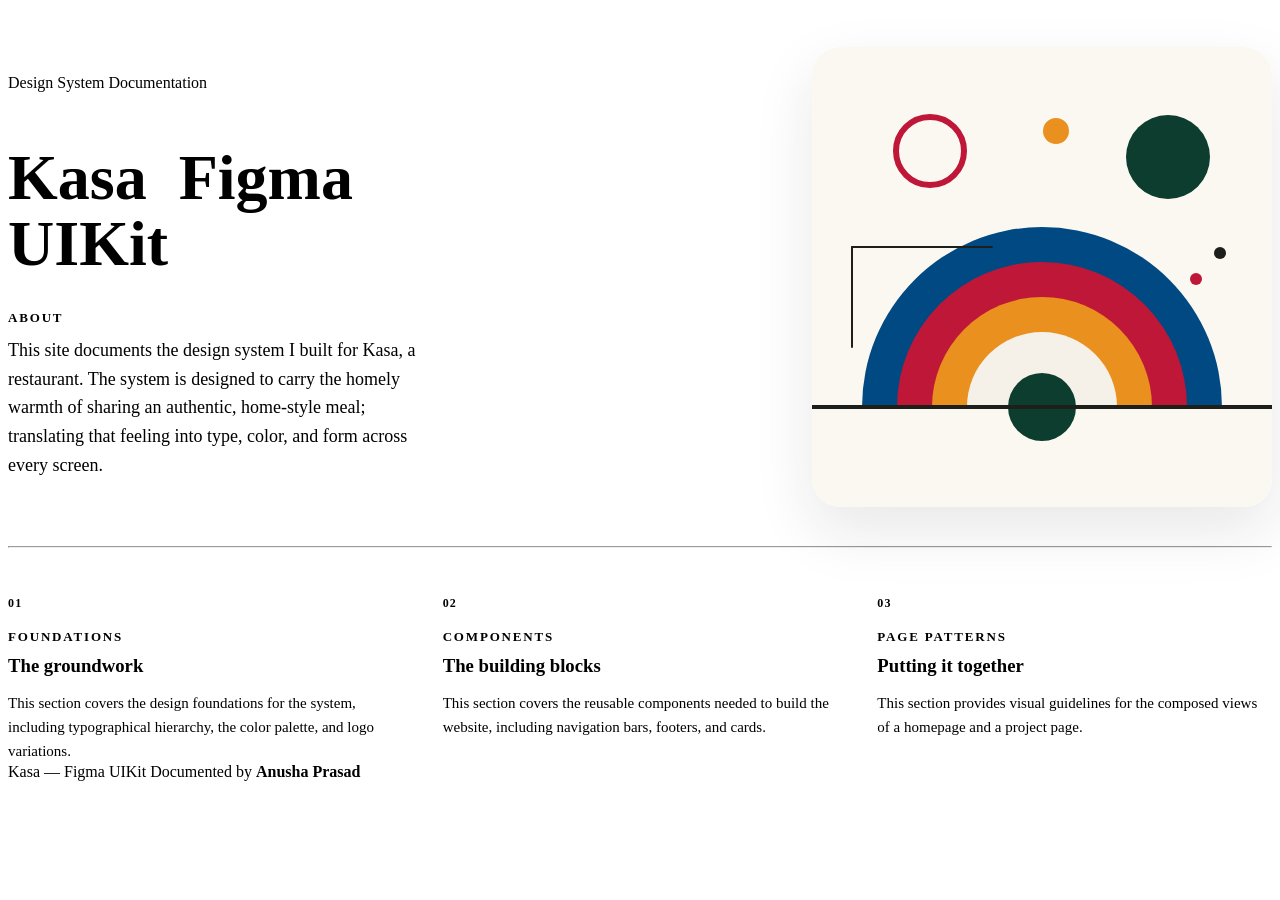
==== index.html @ 3c85492c "Add files via upload" ====
<!DOCTYPE html>
<html lang="en">
<head>
  <meta charset="UTF-8" />
  <meta name="viewport" content="width=device-width, initial-scale=1.0" />
  <title>Kasa Figma UIKit Design System</title>
  <link rel="stylesheet" href="styles.css" />
  <style>
    /* H4 label used across the about sections */
    .about-label {
      font-family: var(--font-ui);
      font-weight: 600;
      font-size: 13px;
      letter-spacing: 0.14em;
      text-transform: uppercase;
      color: var(--amber);
      margin: 0 0 10px;
    }

    .hero {
      display: grid;
      grid-template-columns: 1.05fr 0.95fr;
      gap: 64px;
      align-items: center;
      min-height: 58vh;
      padding-top: 8px;
    }
    .hero h1 {
      font-size: 64px;
      line-height: 1.02;
      margin-bottom: 34px;
      max-width: 12ch;
    }
    .hero-about p {
      margin: 0;
      font-size: 18px;
      line-height: 1.6;
      color: var(--ink-60);
      max-width: 46ch;
    }

    /* Decorative artwork frame */
    .hero-art {
      position: relative;
      width: 100%;
      aspect-ratio: 1 / 1;
      max-width: 460px;
      margin-left: auto;
      border-radius: 28px;
      overflow: hidden;
      background: var(--white);
      border: 1px solid var(--line);
      box-shadow: 0 24px 60px rgba(30,30,26,0.10);
    }
    .hero-art svg { width: 100%; height: 100%; display: block; }

    /* Three about sections */
    .about-cols {
      display: grid;
      grid-template-columns: repeat(3, 1fr);
      gap: 40px;
      margin-top: 8px;
    }
    .about-cols .col-num {
      font-family: var(--font-ui);
      font-size: 12px;
      font-weight: 600;
      letter-spacing: 0.1em;
      color: var(--ink-40);
      margin-bottom: 18px;
    }
    .about-cols h3 { margin: 0 0 14px; }
    .about-cols p { margin: 0; color: var(--ink-60); font-size: 15px; line-height: 1.6; }

    @media (max-width: 880px) {
      .hero { grid-template-columns: 1fr; gap: 40px; min-height: 0; }
      .hero h1 { font-size: 44px; }
      .hero-art { margin: 0; max-width: 360px; }
      .about-cols { grid-template-columns: 1fr; gap: 36px; }
    }
  </style>
</head>
<body data-page="home">
  <main class="content">
    <div class="page">

      <section class="hero">
        <div class="hero-left">
          <div class="page-kicker">Design System Documentation</div>
          <h1 style="font-size: 64px">Kasa 
Figma UIKit

</h1>
          <div class="hero-about">
            <h4 class="about-label">About</h4>
            <p>This site documents the design system I built for Kasa, a restaurant. The system is designed to carry the homely warmth of sharing an authentic, home-style meal; translating that feeling into type, color, and form across every screen.</p>
          </div>
        </div>

        <div class="hero-art" aria-hidden="true">
          <svg viewBox="0 0 460 460" xmlns="http://www.w3.org/2000/svg">
            <defs>
              <clipPath id="frameClip"><rect x="0" y="0" width="460" height="460" rx="28" /></clipPath>
            </defs>
            <g clip-path="url(#frameClip)">
              <rect x="0" y="0" width="460" height="460" fill="#FBF8F2" />

              <!-- sunrise / fan: stacked semicircles echoing the logo motif -->
              <g>
                <path d="M50 360 a180 180 0 0 1 360 0 Z" fill="#004982" />
                <path d="M85 360 a145 145 0 0 1 290 0 Z" fill="#BE1737" />
                <path d="M120 360 a110 110 0 0 1 220 0 Z" fill="#E9901E" />
                <path d="M155 360 a75 75 0 0 1 150 0 Z" fill="#F5F0E8" />
                <circle cx="230" cy="360" r="34" fill="#0C3D2E" />
              </g>

              <!-- baseline -->
              <rect x="0" y="358" width="460" height="4" fill="#1E1E1A" />

              <!-- forest disc, top right -->
              <circle cx="356" cy="110" r="42" fill="#0C3D2E" />
              <!-- crimson ring, top left -->
              <circle cx="118" cy="104" r="34" fill="none" stroke="#BE1737" stroke-width="6" />
              <!-- amber dot -->
              <circle cx="244" cy="84" r="13" fill="#E9901E" />

              <!-- thin geometric accents -->
              <line x1="40" y1="200" x2="180" y2="200" stroke="#1E1E1A" stroke-width="2" stroke-linecap="round" />
              <line x1="40" y1="200" x2="40" y2="300" stroke="#1E1E1A" stroke-width="2" stroke-linecap="round" />
              <circle cx="408" cy="206" r="6" fill="#1E1E1A" />
              <circle cx="384" cy="232" r="6" fill="#BE1737" />
            </g>
          </svg>
        </div>
      </section>

      <hr class="divider" />

      <section class="section" style="margin-top:48px;">
        <div class="about-cols">
          <div>
            <div class="col-num">01</div>
            <h4 class="about-label">Foundations</h4>
            <h3>The groundwork</h3>
            <p>This section covers the design foundations for the system, including typographical hierarchy, the color palette, and logo variations.</p>
          </div>
          <div>
            <div class="col-num">02</div>
            <h4 class="about-label">Components</h4>
            <h3>The building blocks</h3>
            <p>This section covers the reusable components needed to build the website, including navigation bars, footers, and cards.</p>
          </div>
          <div>
            <div class="col-num">03</div>
            <h4 class="about-label">Page Patterns</h4>
            <h3>Putting it together</h3>
            <p>This section provides visual guidelines for the composed views of a homepage and a project page.</p>
          </div>
        </div>
      </section>

      <footer class="doc-footer">
        <span>Kasa — Figma UIKit</span>
        <span>Documented by <b>Anusha Prasad</b></span>
      </footer>

    </div>
  </main>
  <script src="nav.js"></script>
</body>
</html>

<style id="__om-edit-overrides">
:is(h1,h2,h3,h4,h5,h6) >div { width: 31px !important }
:is(h1,h2,h3,h4,h5,h6) >div { width: 316px !important }
:is(h1,h2,h3,h4,h5,h6) >div { width: 31px !important }
:is(h1,h2,h3,h4,h5,h6) >div { width: 314px !important }
:is(h1,h2,h3,h4,h5,h6) >div { width: 31px !important }
:is(h1,h2,h3,h4,h5,h6) >div { width: 318px !important }
:is(h1,h2,h3,h4,h5,h6) >div { width: 31px !important }
:is(h1,h2,h3,h4,h5,h6) >div { width: 320px !important }
:is(h1,h2,h3,h4,h5,h6) >div { width: 324px !important }
</style>
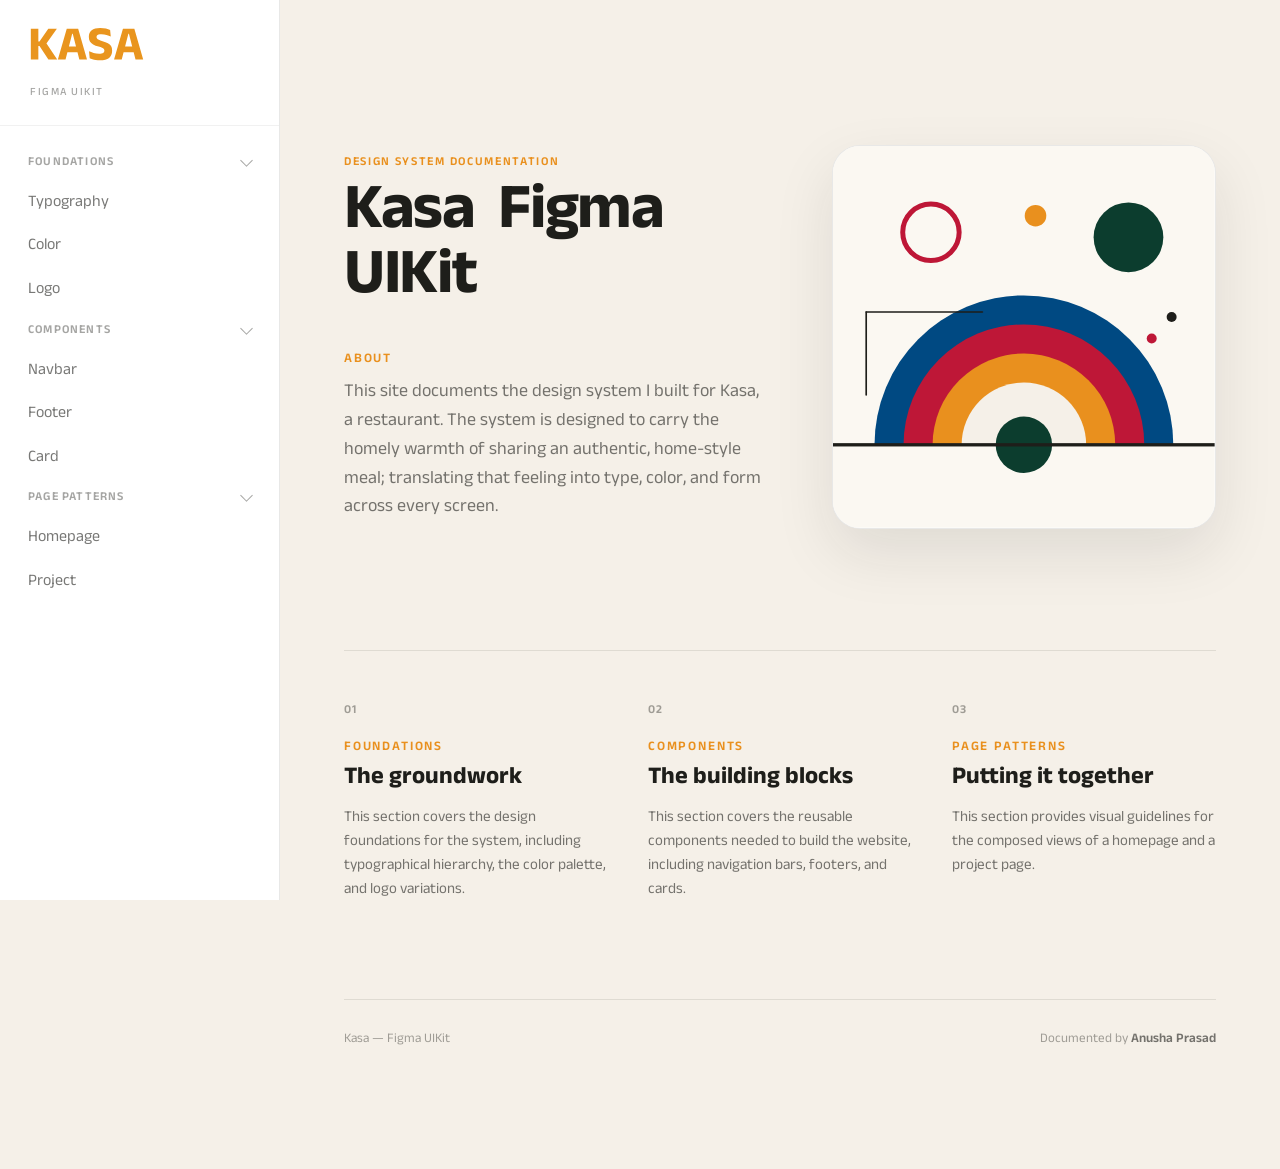
==== commit c1ab3295: "Fix unstyled site: add missing nav.js + logo assets, add font preconnect The homepage referenced nav" ====
--- a/index.html
+++ b/index.html
@@ -4,6 +4,9 @@
   <meta charset="UTF-8" />
   <meta name="viewport" content="width=device-width, initial-scale=1.0" />
   <title>Kasa Figma UIKit Design System</title>
+  <link rel="preconnect" href="https://fonts.googleapis.com" />
+  <link rel="preconnect" href="https://fonts.gstatic.com" crossorigin />
+  <link rel="stylesheet" href="https://fonts.googleapis.com/css2?family=Anek+Devanagari:wght@400;500;600;700&family=Anek+Latin:wght@400;500;600;700&display=swap" />
   <link rel="stylesheet" href="styles.css" />
   <style>
     /* H4 label used across the about sections */
--- a/styles.css
+++ b/styles.css
@@ -0,0 +1,233 @@
+/* ============================================================
+   Kasa — Figma UI Kit · Design System Documentation
+   Shared stylesheet (tokens · layout · nav · typography)
+   ============================================================ */
+
+@import url('https://fonts.googleapis.com/css2?family=Anek+Devanagari:wght@400;500;600;700&family=Anek+Latin:wght@400;500;600;700&display=swap');
+
+/* ---------- Tokens ---------- */
+:root {
+  /* Brand colors */
+  --amber:    #E9901E;
+  --cream:    #F5F0E8;
+  --crimson:  #BE1737;
+  --navy:     #004982;
+  --forest:   #0C3D2E;
+  --charcoal: #1E1E1A;
+  --white:    #FFFFFF;
+
+  /* Derived neutrals */
+  --ink:        #1E1E1A;
+  --ink-60:     rgba(30, 30, 26, 0.60);
+  --ink-40:     rgba(30, 30, 26, 0.40);
+  --line:       rgba(30, 30, 26, 0.10);
+  --line-soft:  rgba(30, 30, 26, 0.06);
+  --amber-soft: rgba(233, 144, 30, 0.12);
+
+  /* Type families */
+  --font-display: 'Anek Devanagari', sans-serif; /* H1–H3, body */
+  --font-ui:      'Anek Latin', sans-serif;       /* nav, labels */
+
+  /* Type scale */
+  --t-h1: 56px;
+  --t-h2: 36px;
+  --t-h3: 24px;
+  --t-body: 16px;
+  --t-small: 14px;
+  --t-label: 12px;
+  --t-nav: 16px;
+
+  /* Layout */
+  --nav-w: 280px;
+  --maxw: 920px;
+  --ease: cubic-bezier(0.22, 1, 0.36, 1);
+}
+
+/* ---------- Reset ---------- */
+*, *::before, *::after { box-sizing: border-box; }
+html { -webkit-font-smoothing: antialiased; text-rendering: optimizeLegibility; }
+body {
+  margin: 0;
+  background: var(--cream);
+  color: var(--ink);
+  font-family: var(--font-display);
+  font-size: var(--t-body);
+  line-height: 1.6;
+}
+img { max-width: 100%; display: block; }
+a { color: inherit; }
+
+/* ---------- Typography scale ---------- */
+h1, h2, h3 { font-family: var(--font-display); font-weight: 700; margin: 0; line-height: 1.1; }
+h1 { font-size: var(--t-h1); letter-spacing: -0.02em; }
+h2 { font-size: var(--t-h2); letter-spacing: -0.01em; }
+h3 { font-size: var(--t-h3); }
+.body-lg { font-size: var(--t-body); }
+.body-sm { font-size: var(--t-small); color: var(--ink-60); }
+.label {
+  font-family: var(--font-ui);
+  font-weight: 500;
+  font-size: var(--t-label);
+  letter-spacing: 0.08em;
+  text-transform: uppercase;
+  color: var(--ink-60);
+}
+
+/* ============================================================
+   Layout shell
+   ============================================================ */
+.shell { display: flex; min-height: 100vh; }
+
+/* ---------- Sidebar nav ---------- */
+.sidebar {
+  position: fixed;
+  inset: 0 auto 0 0;
+  width: var(--nav-w);
+  height: 100vh;
+  background: var(--white);
+  border-right: 1px solid var(--line);
+  display: flex;
+  flex-direction: column;
+  overflow-y: auto;
+  z-index: 10;
+}
+.nav-logo {
+  display: flex;
+  flex-direction: column;
+  align-items: flex-start;
+  gap: 8px;
+  padding: 28px 28px 24px;
+  text-decoration: none;
+  color: var(--ink);
+  border-bottom: 1px solid var(--line-soft);
+}
+.nav-logo-img {
+  width: 116px;
+  height: auto;
+  display: block;
+}
+.nav-logo-sub {
+  font-family: var(--font-ui);
+  font-size: 11px;
+  font-weight: 500;
+  letter-spacing: 0.14em;
+  text-transform: uppercase;
+  color: var(--ink-40);
+  padding-left: 2px;
+}
+
+.nav-sections { padding: 16px 0 32px; }
+.nav-group { border: none; }
+.nav-group-head {
+  width: 100%;
+  display: flex;
+  align-items: center;
+  justify-content: space-between;
+  padding: 12px 28px;
+  background: none;
+  border: none;
+  cursor: pointer;
+  font-family: var(--font-ui);
+  font-weight: 600;
+  font-size: 12px;
+  letter-spacing: 0.1em;
+  text-transform: uppercase;
+  color: var(--ink-40);
+}
+.nav-group-head:hover { color: var(--ink-60); }
+.nav-chev {
+  width: 9px; height: 9px;
+  border-right: 1.6px solid currentColor;
+  border-bottom: 1.6px solid currentColor;
+  transform: rotate(45deg);
+  transition: transform 0.25s var(--ease);
+}
+.nav-group.collapsed .nav-chev { transform: rotate(-45deg); }
+.nav-group-links { display: flex; flex-direction: column; overflow: hidden; }
+.nav-group.collapsed .nav-group-links { display: none; }
+
+.nav-link {
+  position: relative;
+  display: block;
+  padding: 9px 28px 9px 28px;
+  text-decoration: none;
+  font-family: var(--font-ui);
+  font-weight: 400;
+  font-size: var(--t-nav);
+  color: var(--ink-60);
+  transition: color 0.18s var(--ease), background 0.18s var(--ease);
+}
+.nav-link:hover { color: var(--ink); background: var(--line-soft); }
+.nav-link.active {
+  font-weight: 600;
+  color: var(--charcoal);
+  background: var(--amber-soft);
+}
+.nav-link.active::before {
+  content: "";
+  position: absolute;
+  left: 0; top: 6px; bottom: 6px;
+  width: 3px;
+  border-radius: 0 3px 3px 0;
+  background: var(--amber);
+}
+
+/* ---------- Content area ---------- */
+.content {
+  margin-left: var(--nav-w);
+  flex: 1;
+  padding: 72px 64px 120px;
+}
+.page { max-width: var(--maxw); margin: 0 auto; }
+.page-kicker {
+  font-family: var(--font-ui);
+  font-weight: 600;
+  font-size: 12px;
+  letter-spacing: 0.14em;
+  text-transform: uppercase;
+  color: var(--amber);
+  margin-bottom: 14px;
+}
+.page-title { margin-bottom: 18px; }
+.page-intro {
+  font-size: 19px;
+  line-height: 1.55;
+  color: var(--ink-60);
+  max-width: 60ch;
+  margin: 0 0 8px;
+}
+
+/* ---------- Reusable doc bits ---------- */
+.section { margin-top: 64px; }
+.section-head { margin-bottom: 28px; }
+.section-head h2 { margin-bottom: 8px; }
+.divider { height: 1px; background: var(--line); border: none; margin: 56px 0 0; }
+
+.card-surface {
+  background: var(--white);
+  border: 1px solid var(--line);
+  border-radius: 16px;
+  padding: 32px;
+}
+
+/* ---------- Footer credit ---------- */
+.doc-footer {
+  margin-top: 96px;
+  padding-top: 28px;
+  border-top: 1px solid var(--line);
+  display: flex;
+  justify-content: space-between;
+  align-items: baseline;
+  font-family: var(--font-ui);
+  font-size: 13px;
+  color: var(--ink-40);
+}
+.doc-footer b { color: var(--ink-60); font-weight: 600; }
+
+/* ---------- Responsive ---------- */
+@media (max-width: 880px) {
+  :root { --nav-w: 0px; }
+  .sidebar { transform: translateX(-100%); }
+  .content { margin-left: 0; padding: 48px 28px 96px; }
+  :root { --t-h1: 40px; --t-h2: 28px; }
+}
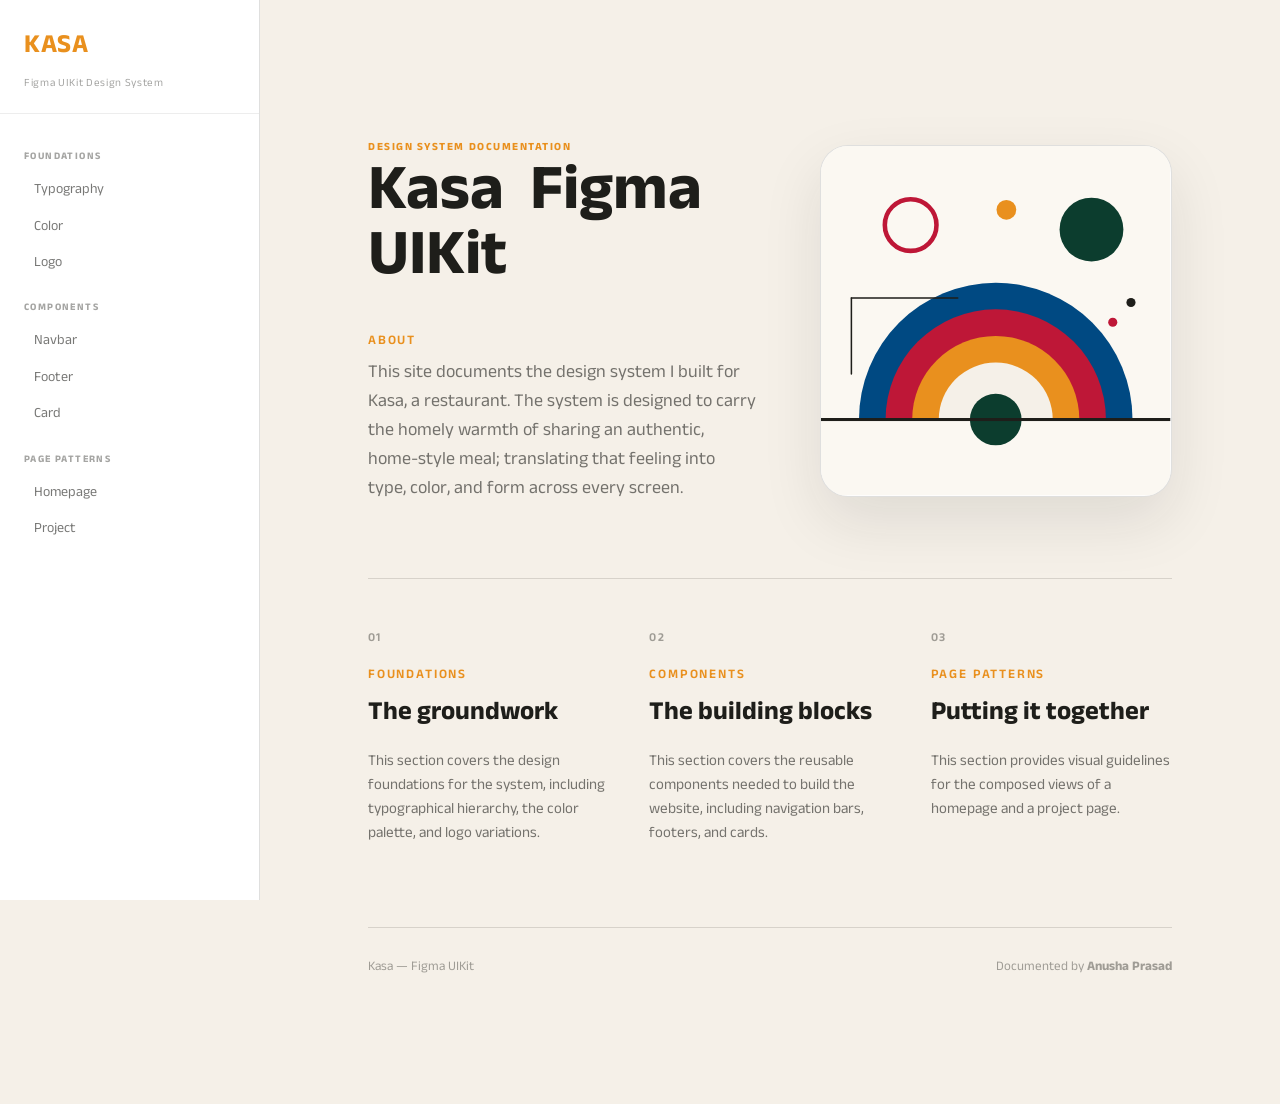
==== commit 0eb6e4f4: "Add files via upload" ====
--- a/index.html
+++ b/index.html
@@ -4,9 +4,6 @@
   <meta charset="UTF-8" />
   <meta name="viewport" content="width=device-width, initial-scale=1.0" />
   <title>Kasa Figma UIKit Design System</title>
-  <link rel="preconnect" href="https://fonts.googleapis.com" />
-  <link rel="preconnect" href="https://fonts.gstatic.com" crossorigin />
-  <link rel="stylesheet" href="https://fonts.googleapis.com/css2?family=Anek+Devanagari:wght@400;500;600;700&family=Anek+Latin:wght@400;500;600;700&display=swap" />
   <link rel="stylesheet" href="styles.css" />
   <style>
     /* H4 label used across the about sections */
@@ -171,16 +168,4 @@
   </main>
   <script src="nav.js"></script>
 </body>
-</html>
-
-<style id="__om-edit-overrides">
-:is(h1,h2,h3,h4,h5,h6) >div { width: 31px !important }
-:is(h1,h2,h3,h4,h5,h6) >div { width: 316px !important }
-:is(h1,h2,h3,h4,h5,h6) >div { width: 31px !important }
-:is(h1,h2,h3,h4,h5,h6) >div { width: 314px !important }
-:is(h1,h2,h3,h4,h5,h6) >div { width: 31px !important }
-:is(h1,h2,h3,h4,h5,h6) >div { width: 318px !important }
-:is(h1,h2,h3,h4,h5,h6) >div { width: 31px !important }
-:is(h1,h2,h3,h4,h5,h6) >div { width: 320px !important }
-:is(h1,h2,h3,h4,h5,h6) >div { width: 324px !important }
-</style>
+</html>
--- a/styles.css
+++ b/styles.css
@@ -1,233 +1,241 @@
 /* ============================================================
-   Kasa — Figma UI Kit · Design System Documentation
-   Shared stylesheet (tokens · layout · nav · typography)
+   Kasa Design System — styles.css
+   Shared across all documentation pages
    ============================================================ */
 
+/* Google Fonts */
 @import url('https://fonts.googleapis.com/css2?family=Anek+Devanagari:wght@400;500;600;700&family=Anek+Latin:wght@400;500;600;700&display=swap');
 
-/* ---------- Tokens ---------- */
+/* ---- CSS Custom Properties ---- */
 :root {
   /* Brand colors */
-  --amber:    #E9901E;
-  --cream:    #F5F0E8;
-  --crimson:  #BE1737;
-  --navy:     #004982;
-  --forest:   #0C3D2E;
-  --charcoal: #1E1E1A;
-  --white:    #FFFFFF;
-
-  /* Derived neutrals */
-  --ink:        #1E1E1A;
-  --ink-60:     rgba(30, 30, 26, 0.60);
-  --ink-40:     rgba(30, 30, 26, 0.40);
-  --line:       rgba(30, 30, 26, 0.10);
-  --line-soft:  rgba(30, 30, 26, 0.06);
-  --amber-soft: rgba(233, 144, 30, 0.12);
-
-  /* Type families */
-  --font-display: 'Anek Devanagari', sans-serif; /* H1–H3, body */
-  --font-ui:      'Anek Latin', sans-serif;       /* nav, labels */
-
-  /* Type scale */
-  --t-h1: 56px;
-  --t-h2: 36px;
-  --t-h3: 24px;
-  --t-body: 16px;
-  --t-small: 14px;
-  --t-label: 12px;
-  --t-nav: 16px;
+  --amber:       #E9901E;
+  --amber-soft:  rgba(233,144,30,0.14);
+  --cream:       #F5F0E8;
+  --forest:      #0C3D2E;
+  --crimson:     #BE1737;
+  --navy:        #004982;
+  --charcoal:    #1E1E1A;
+  --white:       #FFFFFF;
+
+  /* Ink scale */
+  --ink:         #1E1E1A;
+  --ink-60:      rgba(30,30,26,0.60);
+  --ink-40:      rgba(30,30,26,0.40);
+
+  /* Surfaces & borders */
+  --line:        rgba(30,30,26,0.14);
+  --line-soft:   rgba(30,30,26,0.08);
+
+  /* Typography */
+  --font-display: 'Anek Devanagari', sans-serif;
+  --font-ui:      'Anek Latin', sans-serif;
+
+  /* Motion */
+  --ease: cubic-bezier(0.25, 0.46, 0.45, 0.94);
 
   /* Layout */
-  --nav-w: 280px;
-  --maxw: 920px;
-  --ease: cubic-bezier(0.22, 1, 0.36, 1);
-}
-
-/* ---------- Reset ---------- */
-*, *::before, *::after { box-sizing: border-box; }
-html { -webkit-font-smoothing: antialiased; text-rendering: optimizeLegibility; }
+  --sidebar-w: 260px;
+}
+
+/* ---- Reset & Base ---- */
+*, *::before, *::after { box-sizing: border-box; margin: 0; padding: 0; }
+
+html { font-size: 16px; -webkit-text-size-adjust: 100%; }
+
 body {
-  margin: 0;
+  font-family: var(--font-display);
+  font-size: 16px;
+  color: var(--ink);
   background: var(--cream);
-  color: var(--ink);
-  font-family: var(--font-display);
-  font-size: var(--t-body);
+  display: flex;
+  min-height: 100vh;
   line-height: 1.6;
 }
-img { max-width: 100%; display: block; }
+
 a { color: inherit; }
-
-/* ---------- Typography scale ---------- */
-h1, h2, h3 { font-family: var(--font-display); font-weight: 700; margin: 0; line-height: 1.1; }
-h1 { font-size: var(--t-h1); letter-spacing: -0.02em; }
-h2 { font-size: var(--t-h2); letter-spacing: -0.01em; }
-h3 { font-size: var(--t-h3); }
-.body-lg { font-size: var(--t-body); }
-.body-sm { font-size: var(--t-small); color: var(--ink-60); }
-.label {
-  font-family: var(--font-ui);
-  font-weight: 500;
-  font-size: var(--t-label);
-  letter-spacing: 0.08em;
-  text-transform: uppercase;
-  color: var(--ink-60);
-}
-
-/* ============================================================
-   Layout shell
-   ============================================================ */
-.shell { display: flex; min-height: 100vh; }
-
-/* ---------- Sidebar nav ---------- */
-.sidebar {
-  position: fixed;
-  inset: 0 auto 0 0;
-  width: var(--nav-w);
-  height: 100vh;
+img { display: block; max-width: 100%; }
+
+/* ---- Sidebar Nav ---- */
+.doc-sidebar {
+  width: var(--sidebar-w);
+  flex: none;
   background: var(--white);
   border-right: 1px solid var(--line);
+  height: 100vh;
+  position: sticky;
+  top: 0;
+  overflow-y: auto;
   display: flex;
   flex-direction: column;
-  overflow-y: auto;
-  z-index: 10;
-}
-.nav-logo {
-  display: flex;
-  flex-direction: column;
-  align-items: flex-start;
-  gap: 8px;
-  padding: 28px 28px 24px;
+  z-index: 100;
+}
+
+.doc-sidebar::-webkit-scrollbar { width: 4px; }
+.doc-sidebar::-webkit-scrollbar-thumb { background: var(--line); border-radius: 4px; }
+
+.sidebar-logo {
+  padding: 28px 24px 22px;
+  border-bottom: 1px solid var(--line-soft);
+  flex: none;
+}
+
+.sidebar-logo a {
+  font-family: var(--font-display);
+  font-weight: 700;
+  font-size: 26px;
+  letter-spacing: 0.02em;
+  color: var(--amber);
   text-decoration: none;
-  color: var(--ink);
-  border-bottom: 1px solid var(--line-soft);
-}
-.nav-logo-img {
-  width: 116px;
-  height: auto;
   display: block;
 }
-.nav-logo-sub {
+
+.sidebar-logo .tagline {
   font-family: var(--font-ui);
   font-size: 11px;
-  font-weight: 500;
+  color: var(--ink-40);
+  letter-spacing: 0.06em;
+  margin-top: 4px;
+}
+
+.sidebar-nav {
+  padding: 20px 0 32px;
+  flex: 1;
+}
+
+.nav-group {
+  margin-bottom: 6px;
+}
+
+.nav-group-label {
+  font-family: var(--font-ui);
+  font-size: 10px;
+  font-weight: 700;
   letter-spacing: 0.14em;
   text-transform: uppercase;
   color: var(--ink-40);
-  padding-left: 2px;
-}
-
-.nav-sections { padding: 16px 0 32px; }
-.nav-group { border: none; }
-.nav-group-head {
-  width: 100%;
-  display: flex;
-  align-items: center;
-  justify-content: space-between;
-  padding: 12px 28px;
-  background: none;
-  border: none;
-  cursor: pointer;
-  font-family: var(--font-ui);
+  padding: 14px 24px 6px;
+  display: block;
+}
+
+.nav-group-links {
+  list-style: none;
+}
+
+.nav-group-links a {
+  display: block;
+  font-family: var(--font-ui);
+  font-size: 14px;
+  font-weight: 400;
+  color: var(--ink-60);
+  text-decoration: none;
+  padding: 7px 24px 7px 32px;
+  border-left: 2px solid transparent;
+  transition: color 0.15s var(--ease), background 0.15s var(--ease), border-color 0.15s var(--ease);
+}
+
+.nav-group-links a:hover {
+  color: var(--ink);
+  background: var(--amber-soft);
+}
+
+.nav-group-links a.active {
+  color: var(--amber);
   font-weight: 600;
-  font-size: 12px;
-  letter-spacing: 0.1em;
-  text-transform: uppercase;
-  color: var(--ink-40);
-}
-.nav-group-head:hover { color: var(--ink-60); }
-.nav-chev {
-  width: 9px; height: 9px;
-  border-right: 1.6px solid currentColor;
-  border-bottom: 1.6px solid currentColor;
-  transform: rotate(45deg);
-  transition: transform 0.25s var(--ease);
-}
-.nav-group.collapsed .nav-chev { transform: rotate(-45deg); }
-.nav-group-links { display: flex; flex-direction: column; overflow: hidden; }
-.nav-group.collapsed .nav-group-links { display: none; }
-
-.nav-link {
-  position: relative;
-  display: block;
-  padding: 9px 28px 9px 28px;
-  text-decoration: none;
-  font-family: var(--font-ui);
-  font-weight: 400;
-  font-size: var(--t-nav);
-  color: var(--ink-60);
-  transition: color 0.18s var(--ease), background 0.18s var(--ease);
-}
-.nav-link:hover { color: var(--ink); background: var(--line-soft); }
-.nav-link.active {
-  font-weight: 600;
-  color: var(--charcoal);
+  border-left-color: var(--amber);
   background: var(--amber-soft);
 }
-.nav-link.active::before {
-  content: "";
-  position: absolute;
-  left: 0; top: 6px; bottom: 6px;
-  width: 3px;
-  border-radius: 0 3px 3px 0;
-  background: var(--amber);
-}
-
-/* ---------- Content area ---------- */
+
+/* ---- Main Content ---- */
 .content {
-  margin-left: var(--nav-w);
   flex: 1;
-  padding: 72px 64px 120px;
-}
-.page { max-width: var(--maxw); margin: 0 auto; }
+  min-width: 0;
+  background: var(--cream);
+  padding: 0 0 80px;
+}
+
+.page {
+  max-width: 900px;
+  margin: 0 auto;
+  padding: 56px 48px 48px;
+}
+
+/* ---- Page header ---- */
 .page-kicker {
   font-family: var(--font-ui);
-  font-weight: 600;
-  font-size: 12px;
+  font-size: 11px;
+  font-weight: 700;
   letter-spacing: 0.14em;
   text-transform: uppercase;
   color: var(--amber);
-  margin-bottom: 14px;
-}
-.page-title { margin-bottom: 18px; }
+  margin-bottom: 10px;
+}
+
+.page-title {
+  font-family: var(--font-display);
+  font-weight: 700;
+  font-size: 42px;
+  line-height: 1.1;
+  color: var(--charcoal);
+  letter-spacing: -0.02em;
+}
+
 .page-intro {
-  font-size: 19px;
-  line-height: 1.55;
+  margin-top: 16px;
+  font-family: var(--font-display);
+  font-size: 17px;
+  line-height: 1.65;
   color: var(--ink-60);
   max-width: 60ch;
-  margin: 0 0 8px;
-}
-
-/* ---------- Reusable doc bits ---------- */
-.section { margin-top: 64px; }
-.section-head { margin-bottom: 28px; }
-.section-head h2 { margin-bottom: 8px; }
-.divider { height: 1px; background: var(--line); border: none; margin: 56px 0 0; }
-
-.card-surface {
-  background: var(--white);
-  border: 1px solid var(--line);
-  border-radius: 16px;
-  padding: 32px;
-}
-
-/* ---------- Footer credit ---------- */
+}
+
+/* ---- Sections ---- */
+.section {
+  margin-top: 56px;
+}
+
+.section-head {
+  margin-bottom: 26px;
+}
+
+.section h3, .comp-section > h3 {
+  font-family: var(--font-display);
+  font-weight: 700;
+  font-size: 26px;
+  color: var(--charcoal);
+  margin-bottom: 18px;
+}
+
+/* ---- Dividers ---- */
+.divider, hr.divider {
+  border: none;
+  border-top: 1px solid var(--line);
+  margin: 0;
+}
+
+/* ---- Doc footer ---- */
 .doc-footer {
-  margin-top: 96px;
+  margin-top: 80px;
   padding-top: 28px;
   border-top: 1px solid var(--line);
   display: flex;
   justify-content: space-between;
-  align-items: baseline;
+  align-items: center;
   font-family: var(--font-ui);
   font-size: 13px;
   color: var(--ink-40);
-}
-.doc-footer b { color: var(--ink-60); font-weight: 600; }
-
-/* ---------- Responsive ---------- */
-@media (max-width: 880px) {
-  :root { --nav-w: 0px; }
-  .sidebar { transform: translateX(-100%); }
-  .content { margin-left: 0; padding: 48px 28px 96px; }
-  :root { --t-h1: 40px; --t-h2: 28px; }
-}
+  flex-wrap: wrap;
+  gap: 8px;
+}
+
+/* ---- Responsive ---- */
+@media (max-width: 960px) {
+  .page { padding: 40px 28px 40px; }
+}
+
+@media (max-width: 760px) {
+  .doc-sidebar { display: none; }
+  .content { padding-bottom: 60px; }
+  .page { padding: 32px 20px; }
+  .page-title { font-size: 32px; }
+}
